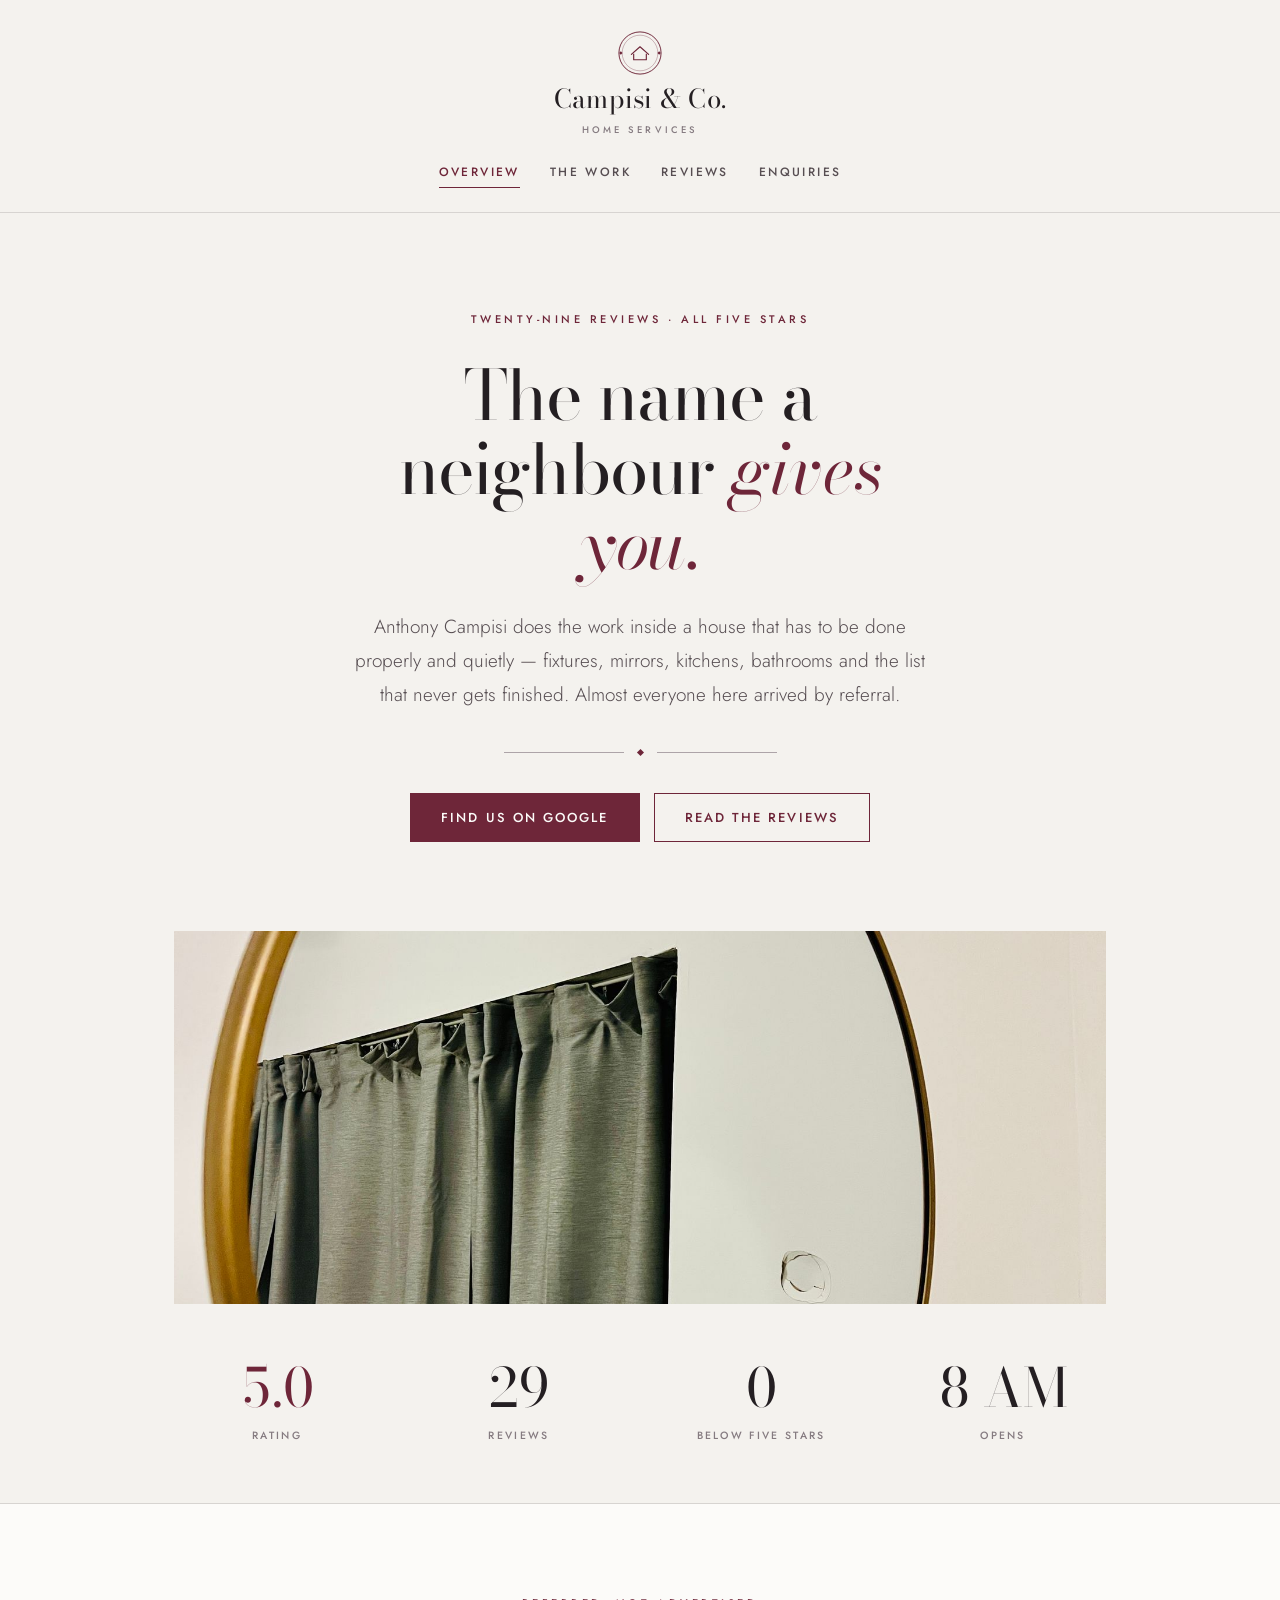
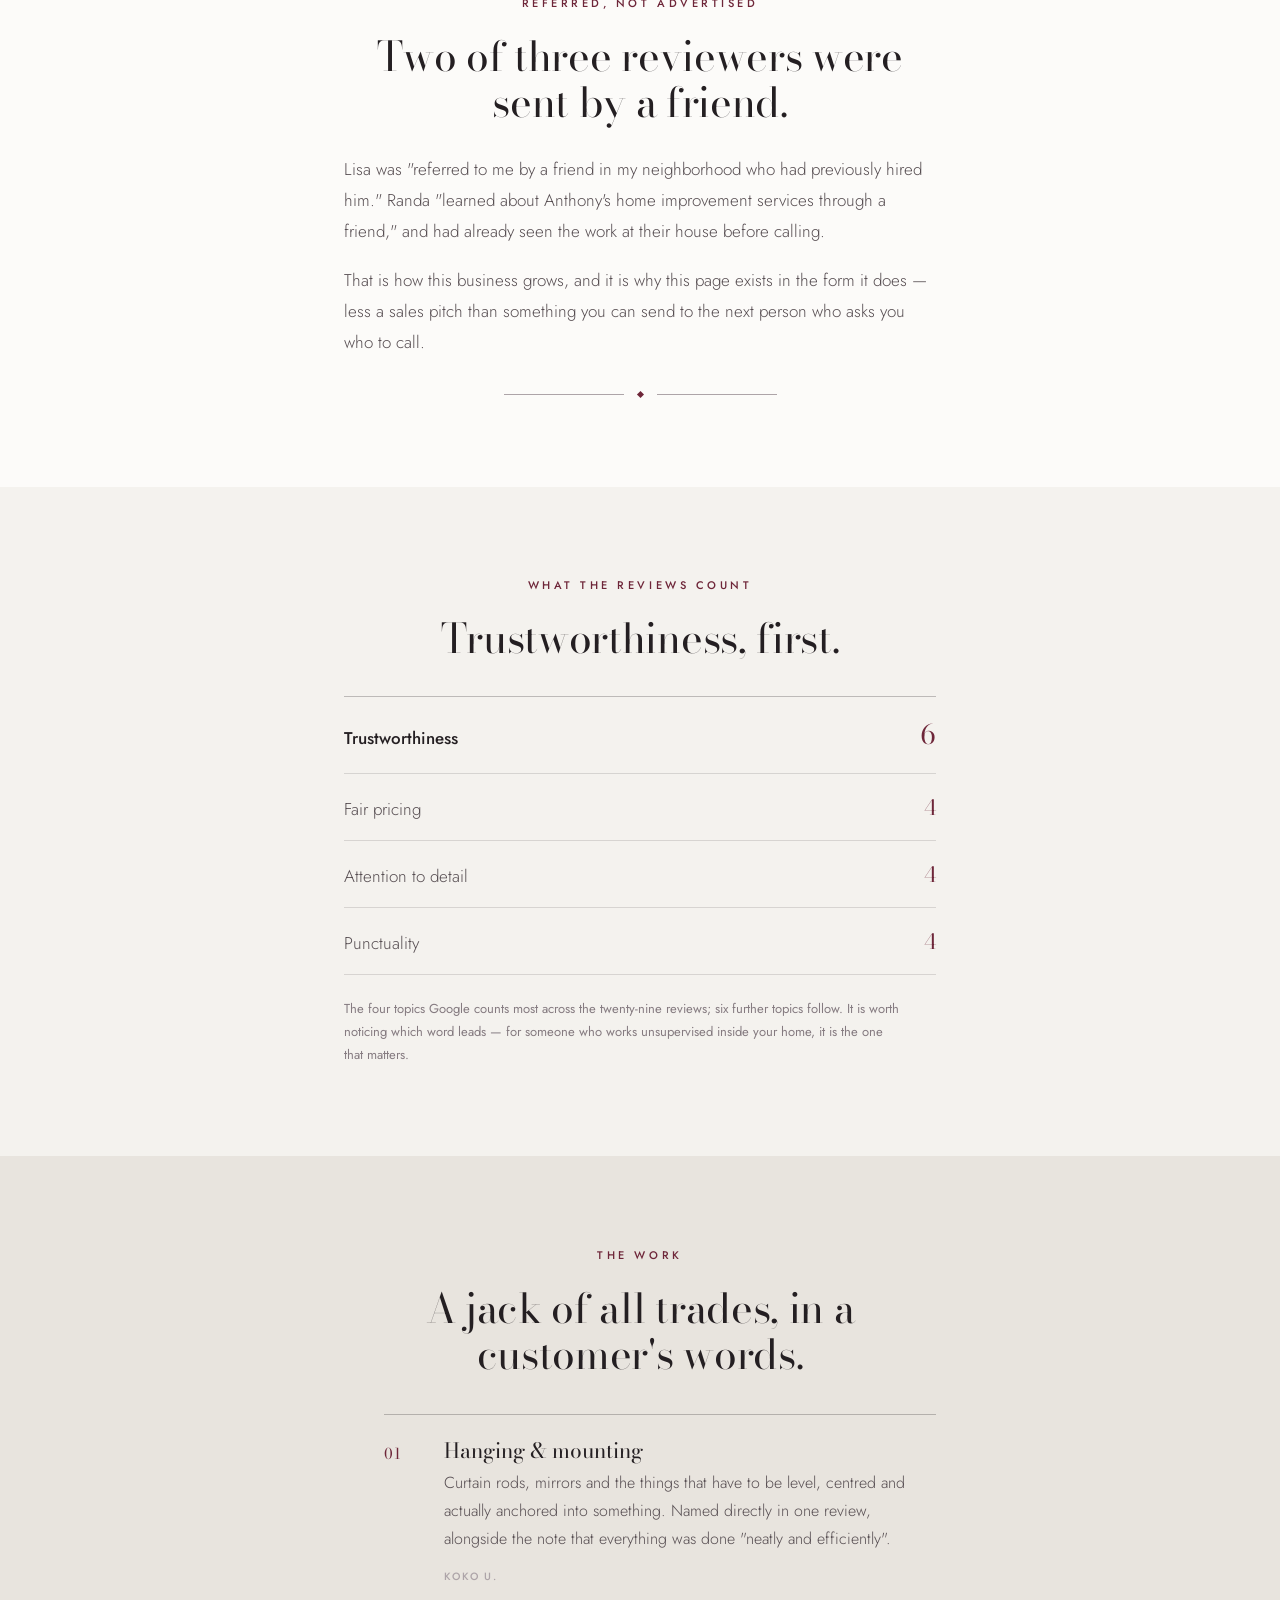
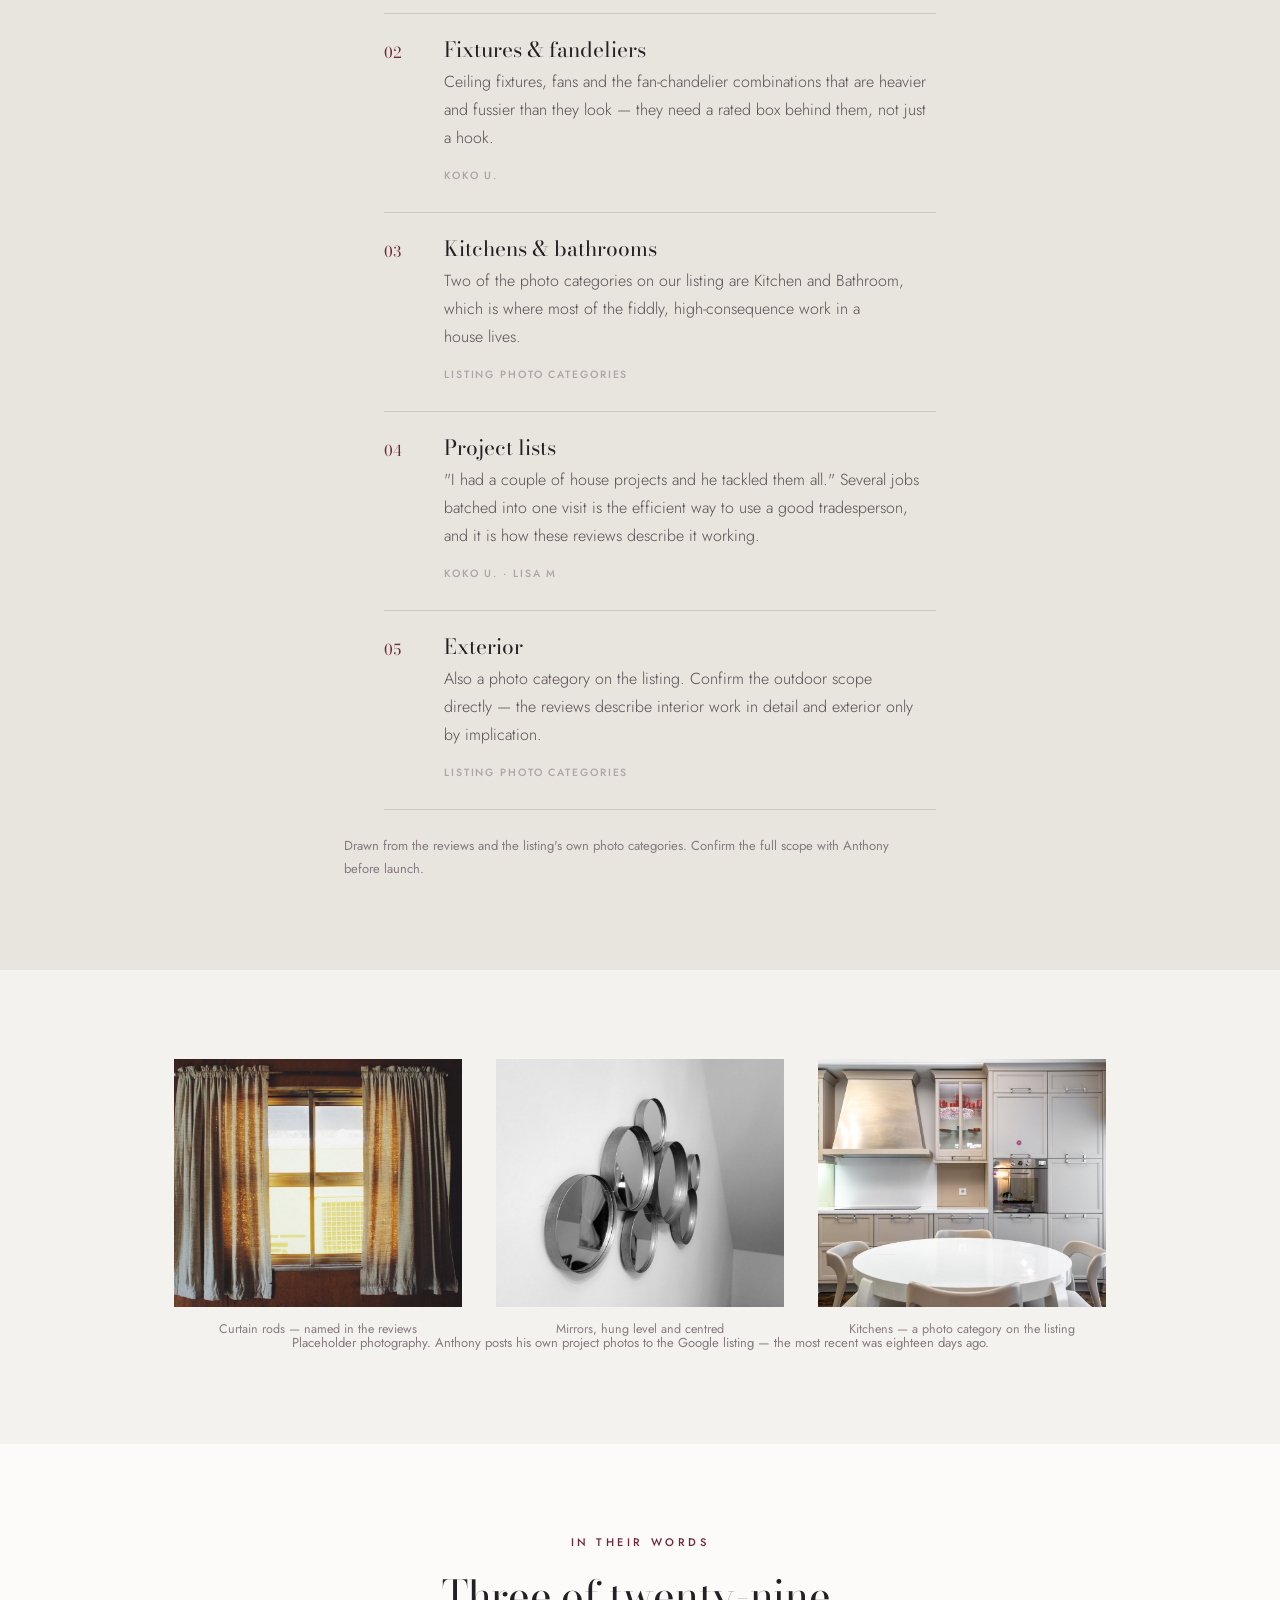
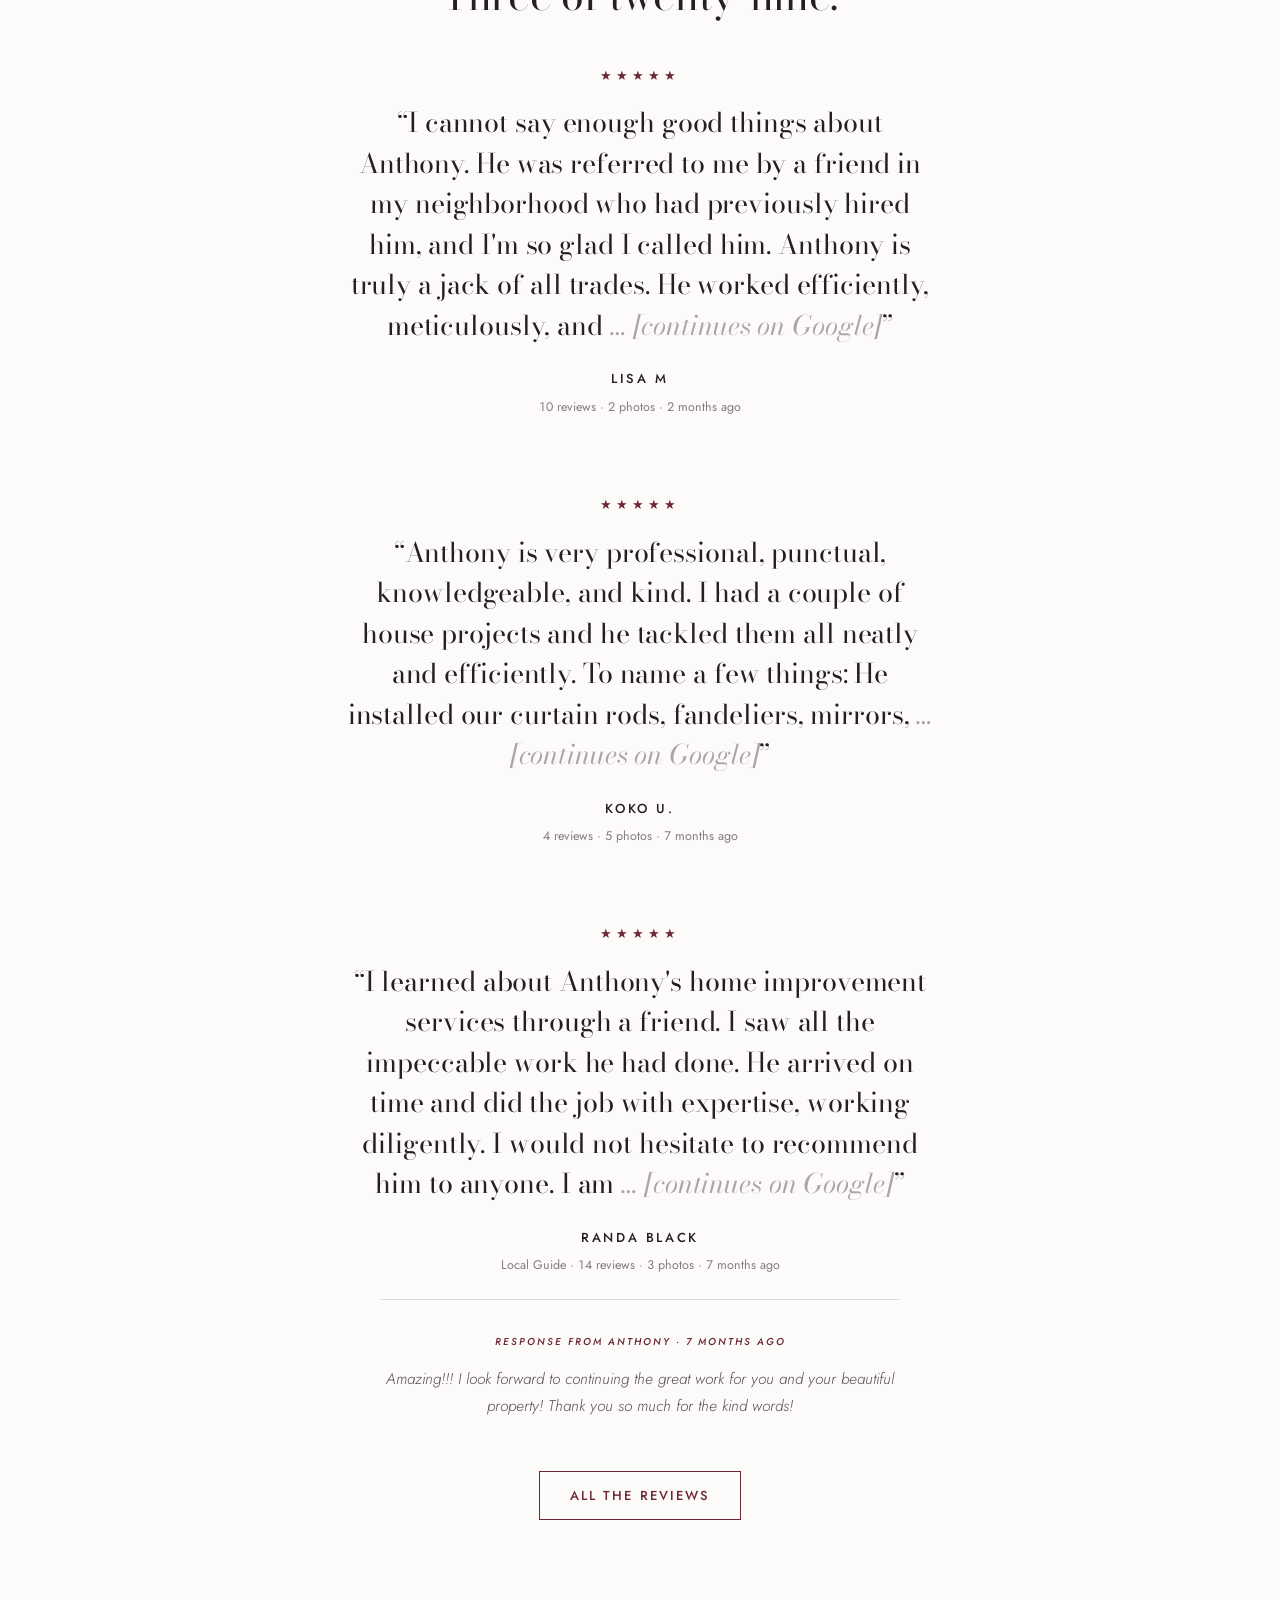
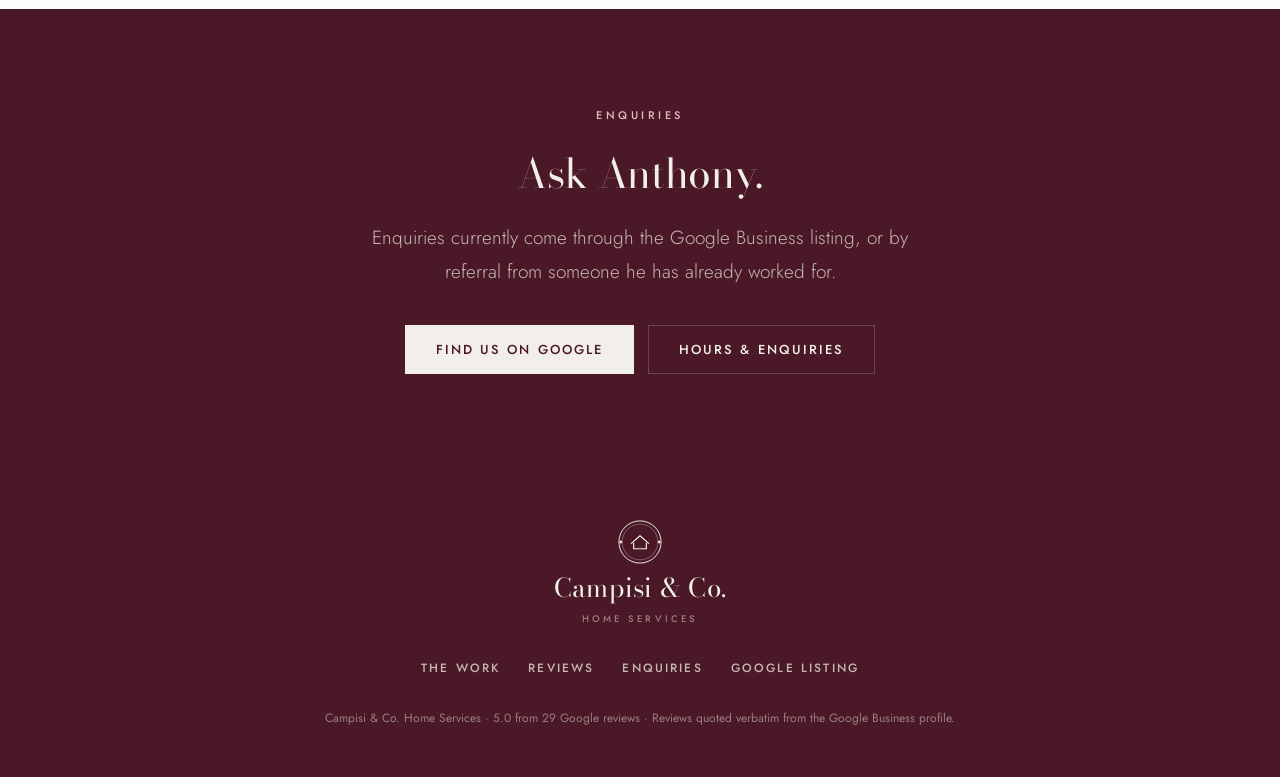
==== index.html @ 3efe56b4 "Campisi & Co. Home Services site An eighth identity, and the first shaped by something the listing d" ====
<!DOCTYPE html>
<html lang="en">
<head>
<meta charset="utf-8">
<meta name="viewport" content="width=device-width, initial-scale=1">
<title>Campisi &amp; Co. Home Services</title>
<meta name="description" content="Campisi &amp; Co. Home Services — Anthony Campisi. 5.0 stars from 29 reviews, with trustworthiness the most-named quality. Home projects, fixtures, kitchens and baths.">
<link rel="preconnect" href="https://fonts.googleapis.com">
<link rel="preconnect" href="https://fonts.gstatic.com" crossorigin>
<link rel="stylesheet" href="https://fonts.googleapis.com/css2?family=Bodoni+Moda:ital,opsz,wght@0,6..96,400;0,6..96,500;1,6..96,400&family=Jost:wght@300;400;500&display=swap">
<link rel="stylesheet" href="assets/site.css">
</head>
<body>

<header class="top">
  <div class="top-in">
    <a class="mono" href="index.html">
      <svg viewBox="0 0 48 48" fill="none" aria-hidden="true">
        <circle cx="24" cy="24" r="22" stroke="currentColor" stroke-width="1"/>
        <circle cx="24" cy="24" r="18.6" stroke="currentColor" stroke-width="0.6" opacity=".55"/>
        <path d="M15 25.5 24 17.5 33 25.5" stroke="currentColor" stroke-width="1.2" stroke-linecap="round" stroke-linejoin="round"/>
        <path d="M17.4 24.8V31h13.2v-6.2" stroke="currentColor" stroke-width="1.2" stroke-linejoin="round"/>
        <path d="M2.2 24 4 22.2 5.8 24 4 25.8z" fill="currentColor"/>
        <path d="M42.2 24 44 22.2 45.8 24 44 25.8z" fill="currentColor"/>
      </svg>
      <span class="n">Campisi &amp; Co.</span>
      <span class="s">Home Services</span>
    </a>
    <nav class="topnav" aria-label="Main">
      <a href="index.html" aria-current="page">Overview</a>
      <a href="work.html">The work</a>
      <a href="reviews.html">Reviews</a>
      <a href="contact.html">Enquiries</a>
    </nav>
  </div>
</header>

<main>

  <section class="hero section">
    <div class="hold centre">
      <span class="kick">Twenty-nine reviews · all five stars</span>
      <h1 class="display" style="margin-top: 26px">The name a neighbour <em>gives you.</em></h1>
      <p class="lede" style="margin-top: 28px">Anthony Campisi does the work inside a house that has to be done properly and quietly — fixtures, mirrors, kitchens, bathrooms and the list that never gets finished. Almost everyone here arrived by referral.</p>
      <div class="rule-mark" style="margin-top: 38px"><i></i></div>
      <div class="btn-row" style="margin-top: 38px">
        <a class="btn btn-claret" href="https://www.google.com/search?q=Campisi+%26+Co.+Home+Services" target="_blank" rel="noopener">Find us on Google</a>
        <a class="btn btn-line" href="reviews.html">Read the reviews</a>
      </div>
    </div>
  </section>

  <div class="wide">
    <figure class="hero-figure">
      <img src="assets/img/hero.jpg" alt="A gold-framed round mirror reflecting curtains and flowers in a bright room">
    </figure>
  </div>

  <section class="section-sm">
    <div class="wide">
      <div class="figures centre">
        <div><p class="v claret">5.0</p><p class="k">Rating</p></div>
        <div><p class="v">29</p><p class="k">Reviews</p></div>
        <div><p class="v">0</p><p class="k">Below five stars</p></div>
        <div><p class="v">8 AM</p><p class="k">Opens</p></div>
      </div>
    </div>
  </section>

  <hr class="thin">

  <section class="band section">
    <div class="hold">
      <p class="kick centre" style="display: block">Referred, not advertised</p>
      <h2 class="h-section centre" style="margin-top: 20px">Two of three reviewers were sent by a friend.</h2>
      <p class="body" style="margin-top: 28px">Lisa was "referred to me by a friend in my neighborhood who had previously hired him." Randa "learned about Anthony's home improvement services through a friend," and had already seen the work at their house before calling.</p>
      <p class="body" style="margin-top: 18px">That is how this business grows, and it is why this page exists in the form it does — less a sales pitch than something you can send to the next person who asks you who to call.</p>
      <div class="rule-mark" style="margin-top: 34px"><i></i></div>
    </div>
  </section>

  <section class="section">
    <div class="hold">
      <p class="kick centre" style="display: block">What the reviews count</p>
      <h2 class="h-section centre" style="margin-top: 20px; margin-bottom: 34px">Trustworthiness, first.</h2>
      <dl class="ledger">
        <div class="lead"><dt>Trustworthiness</dt><dd>6</dd></div>
        <div><dt>Fair pricing</dt><dd>4</dd></div>
        <div><dt>Attention to detail</dt><dd>4</dd></div>
        <div><dt>Punctuality</dt><dd>4</dd></div>
      </dl>
      <p class="fine" style="margin-top: 22px">The four topics Google counts most across the twenty-nine reviews; six further topics follow. It is worth noticing which word leads — for someone who works unsupervised inside your home, it is the one that matters.</p>
    </div>
  </section>

  <section class="band-stone section">
    <div class="hold">
      <p class="kick centre" style="display: block">The work</p>
      <h2 class="h-section centre" style="margin-top: 20px; margin-bottom: 36px">A jack of all trades, in a customer's words.</h2>
      <ol class="enum">
        <li>
          <div>
            <h3>Hanging &amp; mounting</h3>
            <p>Curtain rods, mirrors and the things that have to be level, centred and actually anchored into something. Named directly in one review, alongside the note that everything was done "neatly and efficiently".</p>
            <p class="src">Koko U.</p>
          </div>
        </li>
        <li>
          <div>
            <h3>Fixtures &amp; fandeliers</h3>
            <p>Ceiling fixtures, fans and the fan-chandelier combinations that are heavier and fussier than they look — they need a rated box behind them, not just a hook.</p>
            <p class="src">Koko U.</p>
          </div>
        </li>
        <li>
          <div>
            <h3>Kitchens &amp; bathrooms</h3>
            <p>Two of the photo categories on our listing are Kitchen and Bathroom, which is where most of the fiddly, high-consequence work in a house lives.</p>
            <p class="src">Listing photo categories</p>
          </div>
        </li>
        <li>
          <div>
            <h3>Project lists</h3>
            <p>"I had a couple of house projects and he tackled them all." Several jobs batched into one visit is the efficient way to use a good tradesperson, and it is how these reviews describe it working.</p>
            <p class="src">Koko U. · Lisa M</p>
          </div>
        </li>
        <li>
          <div>
            <h3>Exterior</h3>
            <p>Also a photo category on the listing. Confirm the outdoor scope directly — the reviews describe interior work in detail and exterior only by implication.</p>
            <p class="src">Listing photo categories</p>
          </div>
        </li>
      </ol>
      <p class="fine" style="margin-top: 24px">Drawn from the reviews and the listing's own photo categories. Confirm the full scope with Anthony before launch.</p>
    </div>
  </section>

  <section class="section">
    <div class="wide">
      <div class="plates">
        <figure class="plate plate-4x3">
          <img src="assets/img/curtains.jpg" alt="Sunlight through fabric curtains on a rod">
          <figcaption>Curtain rods — named in the reviews</figcaption>
        </figure>
        <figure class="plate plate-4x3">
          <img src="assets/img/mirrors.jpg" alt="A group of round mirrors mounted on a white wall">
          <figcaption>Mirrors, hung level and centred</figcaption>
        </figure>
        <figure class="plate plate-4x3">
          <img src="assets/img/kitchen.jpg" alt="A contemporary kitchen with sleek cabinets">
          <figcaption>Kitchens — a photo category on the listing</figcaption>
        </figure>
      </div>
      <p class="fine centre" style="margin-top: 24px">Placeholder photography. Anthony posts his own project photos to the Google listing — the most recent was eighteen days ago.</p>
    </div>
  </section>

  <section class="band section">
    <div class="hold">
      <p class="kick centre" style="display: block">In their words</p>
      <h2 class="h-section centre" style="margin-top: 20px; margin-bottom: 46px">Three of twenty-nine.</h2>
      <div class="testimony">
        <blockquote>
          <p class="stars" aria-label="5 out of 5 stars">★★★★★</p>
          <p class="q">“I cannot say enough good things about Anthony. He was referred to me by a friend in my neighborhood who had previously hired him, and I'm so glad I called him. Anthony is truly a jack of all trades. He worked efficiently, meticulously, and <span class="trunc">… [continues on Google]</span>”</p>
          <div class="by">
            <p class="nm">Lisa M</p>
            <p class="mt">10 reviews · 2 photos · 2 months ago</p>
          </div>
        </blockquote>
        <blockquote>
          <p class="stars" aria-label="5 out of 5 stars">★★★★★</p>
          <p class="q">“Anthony is very professional, punctual, knowledgeable, and kind. I had a couple of house projects and he tackled them all neatly and efficiently. To name a few things: He installed our curtain rods, fandeliers, mirrors, <span class="trunc">… [continues on Google]</span>”</p>
          <div class="by">
            <p class="nm">Koko U.</p>
            <p class="mt">4 reviews · 5 photos · 7 months ago</p>
          </div>
        </blockquote>
        <blockquote>
          <p class="stars" aria-label="5 out of 5 stars">★★★★★</p>
          <p class="q">“I learned about Anthony's home improvement services through a friend. I saw all the impeccable work he had done. He arrived on time and did the job with expertise, working diligently. I would not hesitate to recommend him to anyone. I am <span class="trunc">… [continues on Google]</span>”</p>
          <div class="by">
            <p class="nm">Randa Black</p>
            <p class="mt">Local Guide · 14 reviews · 3 photos · 7 months ago</p>
          </div>
          <div class="reply">
            <p class="rl">Response from Anthony · 7 months ago</p>
            <p>Amazing!!! I look forward to continuing the great work for you and your beautiful property! Thank you so much for the kind words!</p>
          </div>
        </blockquote>
      </div>
      <div class="btn-row centre" style="margin-top: 52px; justify-content: center">
        <a class="btn btn-line" href="reviews.html">All the reviews</a>
      </div>
    </div>
  </section>

  <section class="band-dark section">
    <div class="hold centre">
      <span class="kick">Enquiries</span>
      <h2 class="h-section" style="margin-top: 22px; color: var(--on-dark)">Ask Anthony.</h2>
      <p class="lede" style="margin-top: 24px">Enquiries currently come through the Google Business listing, or by referral from someone he has already worked for.</p>
      <div class="btn-row" style="margin-top: 36px; justify-content: center">
        <a class="btn btn-claret" href="https://www.google.com/search?q=Campisi+%26+Co.+Home+Services" target="_blank" rel="noopener">Find us on Google</a>
        <a class="btn btn-line" href="contact.html">Hours &amp; enquiries</a>
      </div>
    </div>
  </section>
</main>

<footer class="foot">
  <div class="wide">
    <a class="mono" href="index.html">
      <svg viewBox="0 0 48 48" fill="none" aria-hidden="true">
        <circle cx="24" cy="24" r="22" stroke="currentColor" stroke-width="1"/>
        <circle cx="24" cy="24" r="18.6" stroke="currentColor" stroke-width="0.6" opacity=".55"/>
        <path d="M15 25.5 24 17.5 33 25.5" stroke="currentColor" stroke-width="1.2" stroke-linecap="round" stroke-linejoin="round"/>
        <path d="M17.4 24.8V31h13.2v-6.2" stroke="currentColor" stroke-width="1.2" stroke-linejoin="round"/>
        <path d="M2.2 24 4 22.2 5.8 24 4 25.8z" fill="currentColor"/>
        <path d="M42.2 24 44 22.2 45.8 24 44 25.8z" fill="currentColor"/>
      </svg>
      <span class="n">Campisi &amp; Co.</span>
      <span class="s">Home Services</span>
    </a>
    <nav class="footnav" aria-label="Footer">
      <a href="work.html">The work</a>
      <a href="reviews.html">Reviews</a>
      <a href="contact.html">Enquiries</a>
      <a href="https://www.google.com/search?q=Campisi+%26+Co.+Home+Services" target="_blank" rel="noopener">Google listing</a>
    </nav>
    <p class="foot-fine">Campisi &amp; Co. Home Services · 5.0 from 29 Google reviews · Reviews quoted verbatim from the Google Business profile.</p>
  </div>
</footer>

</body>
</html>
---- assets/site.css ----
/* ═══════════════════════════════════════════════════════════════════
   Campisi & Co. Home Services

   This listing has no phone number and no address — so unlike the
   other sites in this set, it cannot be built to drive a call. What it
   can do is what the reviews already describe: Lisa was referred by a
   neighbour, Randa heard through a friend, and the leading topic is
   trustworthiness. So this is a calling card — a page built to be
   forwarded.

   Engraved-stationery language: a narrow centred measure, thin rules,
   a monogram, Bodoni Moda over Jost, claret on ivory.
   ═══════════════════════════════════════════════════════════════════ */

:root {
  --ivory:   #F4F2EE;
  --card:    #FCFBF9;
  --stone:   #E8E4DE;
  --stone-2: #D9D4CC;

  --ink:   #241F22;
  --ink-2: #574E52;
  --ink-3: #857B80;
  --ink-4: #ADA4A8;

  --claret:      #6E2639;
  --claret-hi:   #8C3549;
  --claret-deep: #4A1826;
  --claret-soft: #F0E2E5;

  --on-dark:   #F2EEEA;
  --on-dark-2: rgba(242, 238, 234, 0.74);
  --on-dark-3: rgba(242, 238, 234, 0.48);
  --hair:      rgba(36, 31, 34, 0.14);
  --hair-2:    rgba(36, 31, 34, 0.26);
  --hair-dark: rgba(242, 238, 234, 0.20);

  --font-display: "Bodoni Moda", "Didot", Georgia, serif;
  --font-body:    "Jost", "Futura", "Segoe UI", Helvetica, Arial, sans-serif;

  --measure: 720px;
  --wide: 1060px;
  --gutter: clamp(22px, 6vw, 64px);
}

@media (prefers-color-scheme: dark) {
  :root:not([data-theme="light"]) {
    --ivory: #171416; --card: #1E1A1D; --stone: #251F23; --stone-2: #322A2F;
    --ink: #F0ECEE; --ink-2: #B6AEB2; --ink-3: #8B8286; --ink-4: #6B6367;
    --claret: #C4657C; --claret-hi: #D8879A; --claret-deep: #E0A0AF;
    --claret-soft: #2C1A20;
    --on-dark: #F0ECEE; --on-dark-2: rgba(240,236,238,.74);
    --on-dark-3: rgba(240,236,238,.48);
    --hair: rgba(240,236,238,.15); --hair-2: rgba(240,236,238,.27);
    --hair-dark: rgba(240,236,238,.18);
  }
}
:root[data-theme="dark"] {
  --ivory: #171416; --card: #1E1A1D; --stone: #251F23; --stone-2: #322A2F;
  --ink: #F0ECEE; --ink-2: #B6AEB2; --ink-3: #8B8286; --ink-4: #6B6367;
  --claret: #C4657C; --claret-hi: #D8879A; --claret-deep: #E0A0AF;
  --claret-soft: #2C1A20;
  --on-dark: #F0ECEE; --on-dark-2: rgba(240,236,238,.74);
  --on-dark-3: rgba(240,236,238,.48);
  --hair: rgba(240,236,238,.15); --hair-2: rgba(240,236,238,.27);
  --hair-dark: rgba(240,236,238,.18);
}

*, *::before, *::after { box-sizing: border-box; }

body {
  margin: 0;
  background: var(--ivory);
  color: var(--ink);
  font-family: var(--font-body);
  font-size: 17px;
  line-height: 1.72;
  text-wrap: pretty;
  -webkit-font-smoothing: antialiased;
  -moz-osx-font-smoothing: grayscale;
}
h1, h2, h3, h4 { margin: 0; font-weight: 400; }
p { margin: 0; }
img, svg { display: block; max-width: 100%; }
a { color: var(--claret); text-underline-offset: 4px; }
a:hover { color: var(--claret-hi); }
:focus { outline: none; }
:focus-visible { outline: 2px solid var(--claret); outline-offset: 4px; }
::selection { background: var(--claret-soft); }

/* narrow centred measure is the default; .wide is the exception */
.hold { max-width: var(--measure); margin: 0 auto; padding: 0 var(--gutter); }
.wide { max-width: var(--wide); margin: 0 auto; padding: 0 var(--gutter); }
.section { padding: clamp(56px, 7vw, 96px) 0; }
.section-sm { padding: clamp(36px, 4.5vw, 58px) 0; }
.centre { text-align: center; }
.band { background: var(--card); }
.band-stone { background: var(--stone); }
.band-dark { background: var(--claret-deep); color: var(--on-dark); }
.band-dark .lede, .band-dark .body { color: var(--on-dark-2); }
.band-dark .fine { color: var(--on-dark-3); }
.band-dark .rule-mark { color: var(--on-dark-3); }

/* a thin engraved rule with a diamond at its centre */
.rule-mark { display: flex; align-items: center; gap: 14px; color: var(--ink-4); justify-content: center; }
.rule-mark::before, .rule-mark::after { content: ""; height: 1px; flex: 1; max-width: 120px; background: currentColor; }
.rule-mark i { width: 5px; height: 5px; background: var(--claret); transform: rotate(45deg); }
hr.thin { height: 1px; border: 0; margin: 0; background: var(--hair); }

/* ══ typography ══ */
.display {
  font-family: var(--font-display);
  font-weight: 400;
  font-size: clamp(38px, 5.4vw, 74px);
  line-height: 1.08; letter-spacing: -0.012em;
}
.display em { font-style: italic; color: var(--claret); }
.h-section {
  font-family: var(--font-display);
  font-weight: 400;
  font-size: clamp(27px, 3.2vw, 42px);
  line-height: 1.14; letter-spacing: -0.008em;
}
.h-section em { font-style: italic; color: var(--claret); }
.h-sub {
  font-family: var(--font-display);
  font-weight: 400;
  font-size: clamp(20px, 2.1vw, 26px);
  line-height: 1.24;
}
.kick {
  display: inline-block;
  font-family: var(--font-body);
  font-size: 11px; font-weight: 500;
  letter-spacing: 0.32em; text-transform: uppercase;
  color: var(--claret);
}
.band-dark .kick { color: var(--claret-deep); color: #E7B9C4; }
.lede { font-size: 19px; line-height: 34px; color: var(--ink-2); font-weight: 300; }
.body { font-size: 17px; line-height: 31px; color: var(--ink-2); font-weight: 300; }
.fine { font-size: 13px; line-height: 23px; color: var(--ink-3); }
.measure-tight { max-width: 46ch; }
.num { font-variant-numeric: tabular-nums; }

/* ══ buttons — outlined, engraved, never loud ══ */
.btn {
  display: inline-flex; align-items: center; justify-content: center; gap: 10px;
  font-family: var(--font-body); font-weight: 500; font-size: 13px;
  letter-spacing: 0.16em; text-transform: uppercase; line-height: 1;
  text-decoration: none; cursor: pointer;
  padding: 17px 30px; border: 1px solid var(--claret); border-radius: 0;
  white-space: nowrap;
  transition: background-color .2s ease, color .2s ease, border-color .2s ease;
}
.btn svg { flex: none; }
.btn-claret { background: var(--claret); color: var(--card); }
.btn-claret:hover { background: var(--claret-deep); border-color: var(--claret-deep); color: var(--card); }
.btn-line { background: transparent; color: var(--claret); }
.btn-line:hover { background: var(--claret); color: var(--card); }
.band-dark .btn-claret { background: var(--on-dark); border-color: var(--on-dark); color: var(--claret-deep); }
.band-dark .btn-claret:hover { background: var(--on-dark-2); border-color: var(--on-dark-2); }
.band-dark .btn-line { border-color: var(--hair-dark); color: var(--on-dark); }
.band-dark .btn-line:hover { background: transparent; border-color: var(--on-dark); color: var(--on-dark); }
.btn-row { display: flex; flex-wrap: wrap; gap: 14px; align-items: center; justify-content: inherit; }
.centre .btn-row { justify-content: center; }

/* ══ masthead — letterhead, centred ══ */
.top { background: var(--ivory); border-bottom: 1px solid var(--hair); }
.top-in { max-width: var(--wide); margin: 0 auto; padding: 30px var(--gutter) 24px; text-align: center; }
.mono { display: inline-flex; flex-direction: column; align-items: center; gap: 10px; text-decoration: none; }
.mono svg { width: 46px; height: 46px; color: var(--claret); }
.mono .n {
  font-family: var(--font-display); font-weight: 400;
  font-size: 26px; letter-spacing: 0.01em; color: var(--ink); line-height: 1;
}
.mono .s {
  font-size: 9.5px; font-weight: 500; letter-spacing: 0.32em;
  text-transform: uppercase; color: var(--ink-3);
}
.topnav { display: flex; flex-wrap: wrap; gap: 8px 30px; justify-content: center; margin-top: 24px; }
.topnav a {
  font-size: 12px; font-weight: 500; letter-spacing: 0.2em; text-transform: uppercase;
  color: var(--ink-2); text-decoration: none; padding-bottom: 4px;
  border-bottom: 1px solid transparent;
}
.topnav a:hover { color: var(--ink); border-bottom-color: var(--ink-4); }
.topnav a[aria-current="page"] { color: var(--claret); border-bottom-color: var(--claret); }

/* ══ hours note ══ */
.hours-note {
  display: inline-flex; align-items: center; gap: 10px;
  font-size: 11px; font-weight: 500; letter-spacing: 0.2em; text-transform: uppercase;
  color: var(--ink-3); border-block: 1px solid var(--hair); padding: 10px 0;
}
.hours-note .dot { width: 5px; height: 5px; flex: none; background: var(--claret); transform: rotate(45deg); }

/* ══ hero ══ */
.hero { background: var(--ivory); }
.hero-figure { margin: 0; position: relative; }
.hero-figure img { width: 100%; aspect-ratio: 2.5 / 1; object-fit: cover; }
@media (max-width: 700px) { .hero-figure img { aspect-ratio: 4 / 3; } }

/* ══ the trust ledger — the counted topics, set like a bill ══ */
.ledger { display: grid; margin: 0; }
.ledger > div {
  display: grid; grid-template-columns: 1fr auto;
  gap: 12px 20px; align-items: baseline;
  padding: 15px 0; border-bottom: 1px solid var(--hair);
}
.ledger > div:first-child { border-top: 1px solid var(--hair-2); }
.ledger dt { font-size: 17px; font-weight: 300; color: var(--ink-2); }
.ledger dd {
  margin: 0; font-family: var(--font-display); font-weight: 400;
  font-size: 21px; color: var(--claret); font-variant-numeric: tabular-nums;
}
.ledger .lead dt { color: var(--ink); font-weight: 500; }
.ledger .lead dd { font-size: 27px; }

/* ══ figures ══ */
.figures { display: grid; grid-template-columns: repeat(auto-fit, minmax(130px, 1fr)); gap: clamp(26px, 4vw, 46px) clamp(20px, 3vw, 36px); }
.figures .v {
  font-family: var(--font-display); font-weight: 400;
  font-size: clamp(36px, 4.2vw, 56px); line-height: 1;
  font-variant-numeric: tabular-nums;
}
.figures .v.claret { color: var(--claret); }
.figures .k { margin-top: 12px; font-size: 10.5px; font-weight: 500; letter-spacing: 0.22em; text-transform: uppercase; color: var(--ink-3); }

/* ══ services — a plain enumerated list, letterpress style ══ */
.enum { display: grid; counter-reset: e; }
.enum > li {
  list-style: none; counter-increment: e;
  display: grid; grid-template-columns: 42px minmax(0, 1fr);
  gap: 6px 18px; padding: 22px 0; border-bottom: 1px solid var(--hair);
}
.enum > li:first-child { border-top: 1px solid var(--hair-2); }
.enum > li::before {
  content: counter(e, decimal-leading-zero);
  font-family: var(--font-display); font-size: 15px; color: var(--claret);
  font-variant-numeric: tabular-nums; padding-top: 4px;
}
.enum h3 { font-family: var(--font-display); font-weight: 400; font-size: 21px; line-height: 1.24; }
.enum p { font-size: 16px; line-height: 28px; color: var(--ink-2); font-weight: 300; margin-top: 6px; }
.enum .src { font-size: 10.5px; font-weight: 500; letter-spacing: 0.18em; text-transform: uppercase; color: var(--ink-4); margin-top: 10px; }

/* ══ plates ══ */
.plate { margin: 0; }
.plate img { width: 100%; height: 100%; object-fit: cover; }
.plate figcaption { margin-top: 12px; font-size: 12.5px; line-height: 20px; color: var(--ink-3); text-align: center; }
.plate-3x2 img { aspect-ratio: 3 / 2; }
.plate-4x3 img { aspect-ratio: 4 / 3; }
.plate-1x1 img { aspect-ratio: 1 / 1; }
.plates { display: grid; grid-template-columns: repeat(auto-fit, minmax(220px, 1fr)); gap: clamp(20px, 3vw, 34px); }

/* ══ testimonials — centred, engraved ══ */
.testimony { display: grid; gap: clamp(46px, 6vw, 76px); }
.testimony blockquote { margin: 0; text-align: center; }
.testimony .q {
  font-family: var(--font-display); font-weight: 400;
  font-size: clamp(20px, 2.3vw, 27px); line-height: 1.5;
  letter-spacing: -0.004em; color: var(--ink);
}
.testimony .q .trunc { color: var(--ink-4); font-style: italic; }
.testimony .by { margin-top: 22px; }
.testimony .by .nm { font-size: 13px; font-weight: 500; letter-spacing: 0.2em; text-transform: uppercase; color: var(--ink); }
.testimony .by .mt { font-size: 12.5px; color: var(--ink-3); margin-top: 6px; font-variant-numeric: tabular-nums; }
.testimony .stars { color: var(--claret); font-size: 13px; letter-spacing: 4px; margin-bottom: 16px; }
.reply {
  margin: 22px auto 0; max-width: 52ch; padding-top: 18px;
  border-top: 1px solid var(--hair); text-align: center;
}
.reply .rl { font-size: 10px; font-weight: 500; letter-spacing: 0.2em; text-transform: uppercase; color: var(--claret); }
.reply p { font-size: 15.5px; line-height: 27px; color: var(--ink-2); font-weight: 300; margin-top: 10px; font-style: italic; }

/* ══ rating ══ */
.rating { display: grid; justify-items: center; gap: 14px; }
.rating .score {
  font-family: var(--font-display); font-weight: 400;
  font-size: clamp(66px, 9vw, 118px); line-height: .86;
  color: var(--claret); font-variant-numeric: tabular-nums;
}
.stars-lg { color: var(--claret); font-size: 18px; letter-spacing: 7px; }

/* ══ rows ══ */
.rows { display: grid; }
.rows > div { display: grid; grid-template-columns: 1fr; gap: 4px 24px; padding: 18px 0; border-bottom: 1px solid var(--hair); }
@media (min-width: 640px) { .rows > div { grid-template-columns: 180px minmax(0, 1fr); align-items: baseline; } }
.rows > div:first-child { border-top: 1px solid var(--hair-2); }
.rows .k { font-size: 10.5px; font-weight: 500; letter-spacing: 0.22em; text-transform: uppercase; color: var(--claret); }
.rows .v { font-family: var(--font-display); font-weight: 400; font-size: 19px; line-height: 29px; }
.rows .v a { color: var(--ink); text-decoration: none; }
.rows .v a:hover { color: var(--claret); }
.band-dark .rows > div, .band-dark .rows > div:first-child { border-color: var(--hair-dark); }
.band-dark .rows .k { color: #E7B9C4; }
.band-dark .rows .v, .band-dark .rows .v a { color: var(--on-dark); }

/* ══ notes list ══ */
.notes { list-style: none; margin: 0; padding: 0; display: grid; gap: 20px; }
.notes li { display: grid; gap: 5px; }
.notes b { font-family: var(--font-display); font-weight: 400; font-size: 19px; color: var(--ink); }
.notes span { font-size: 16px; line-height: 28px; color: var(--ink-2); font-weight: 300; }
.band-dark .notes b { color: var(--on-dark); }
.band-dark .notes span { color: var(--on-dark-2); }

/* ══ faq ══ */
.faq { display: grid; }
.faq-item { padding: 24px 0; border-bottom: 1px solid var(--hair); }
.faq-item:first-child { border-top: 1px solid var(--hair-2); }
.faq-item h3 { font-family: var(--font-display); font-weight: 400; font-size: 20px; line-height: 1.3; }
.faq-item p { font-size: 16px; line-height: 28px; color: var(--ink-2); font-weight: 300; margin-top: 8px; }

/* ══ footer ══ */
.foot { background: var(--claret-deep); color: var(--on-dark); }
.foot .wide { padding-top: 56px; padding-bottom: 48px; text-align: center; }
.foot .mono svg { color: var(--on-dark); }
.foot .mono .n { color: var(--on-dark); }
.foot .mono .s { color: var(--on-dark-3); }
.footnav { display: flex; flex-wrap: wrap; gap: 8px 28px; justify-content: center; margin-top: 30px; }
.footnav a { color: var(--on-dark-2); text-decoration: none; font-size: 12px; font-weight: 500; letter-spacing: 0.18em; text-transform: uppercase; }
.footnav a:hover { color: var(--on-dark); }
.foot-fine { font-size: 12px; line-height: 21px; color: var(--on-dark-3); margin-top: 30px; }

@media (prefers-reduced-motion: reduce) {
  *, *::before, *::after { animation-duration: .001ms !important; transition-duration: .001ms !important; }
}
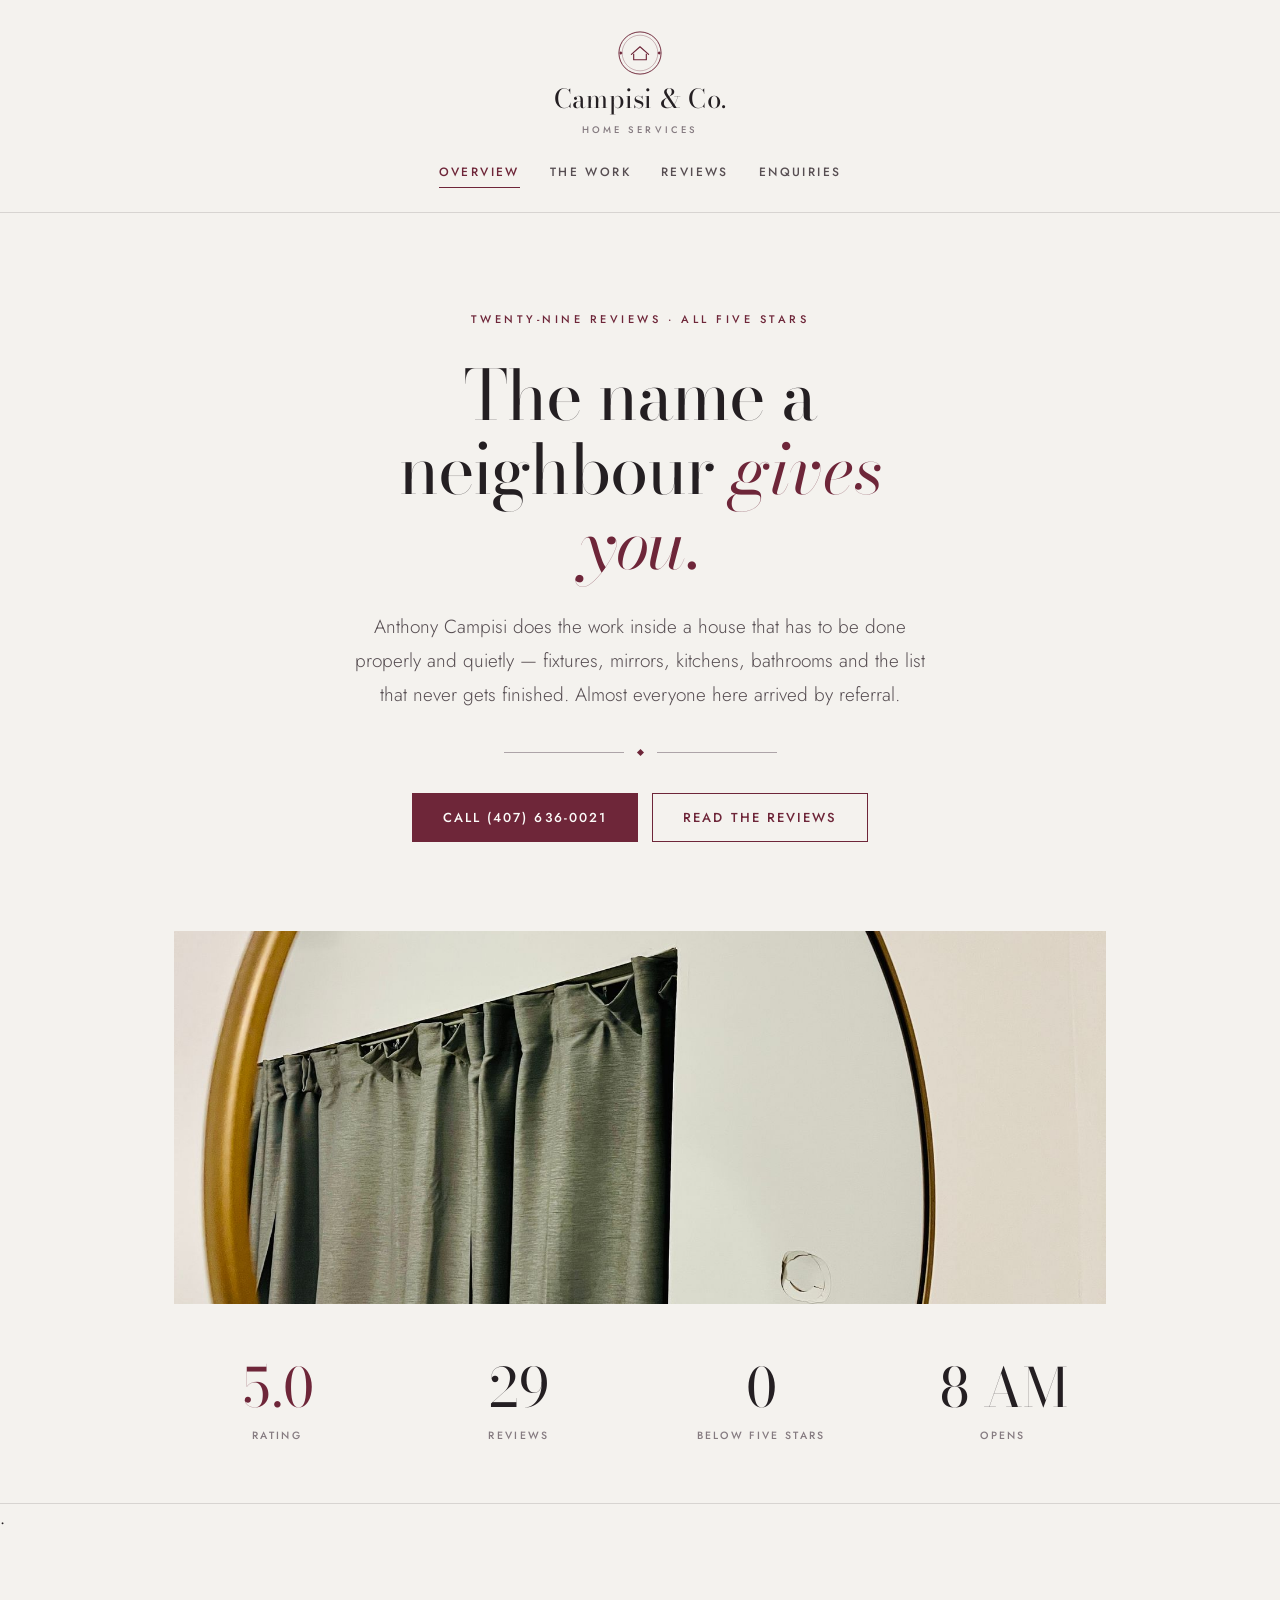
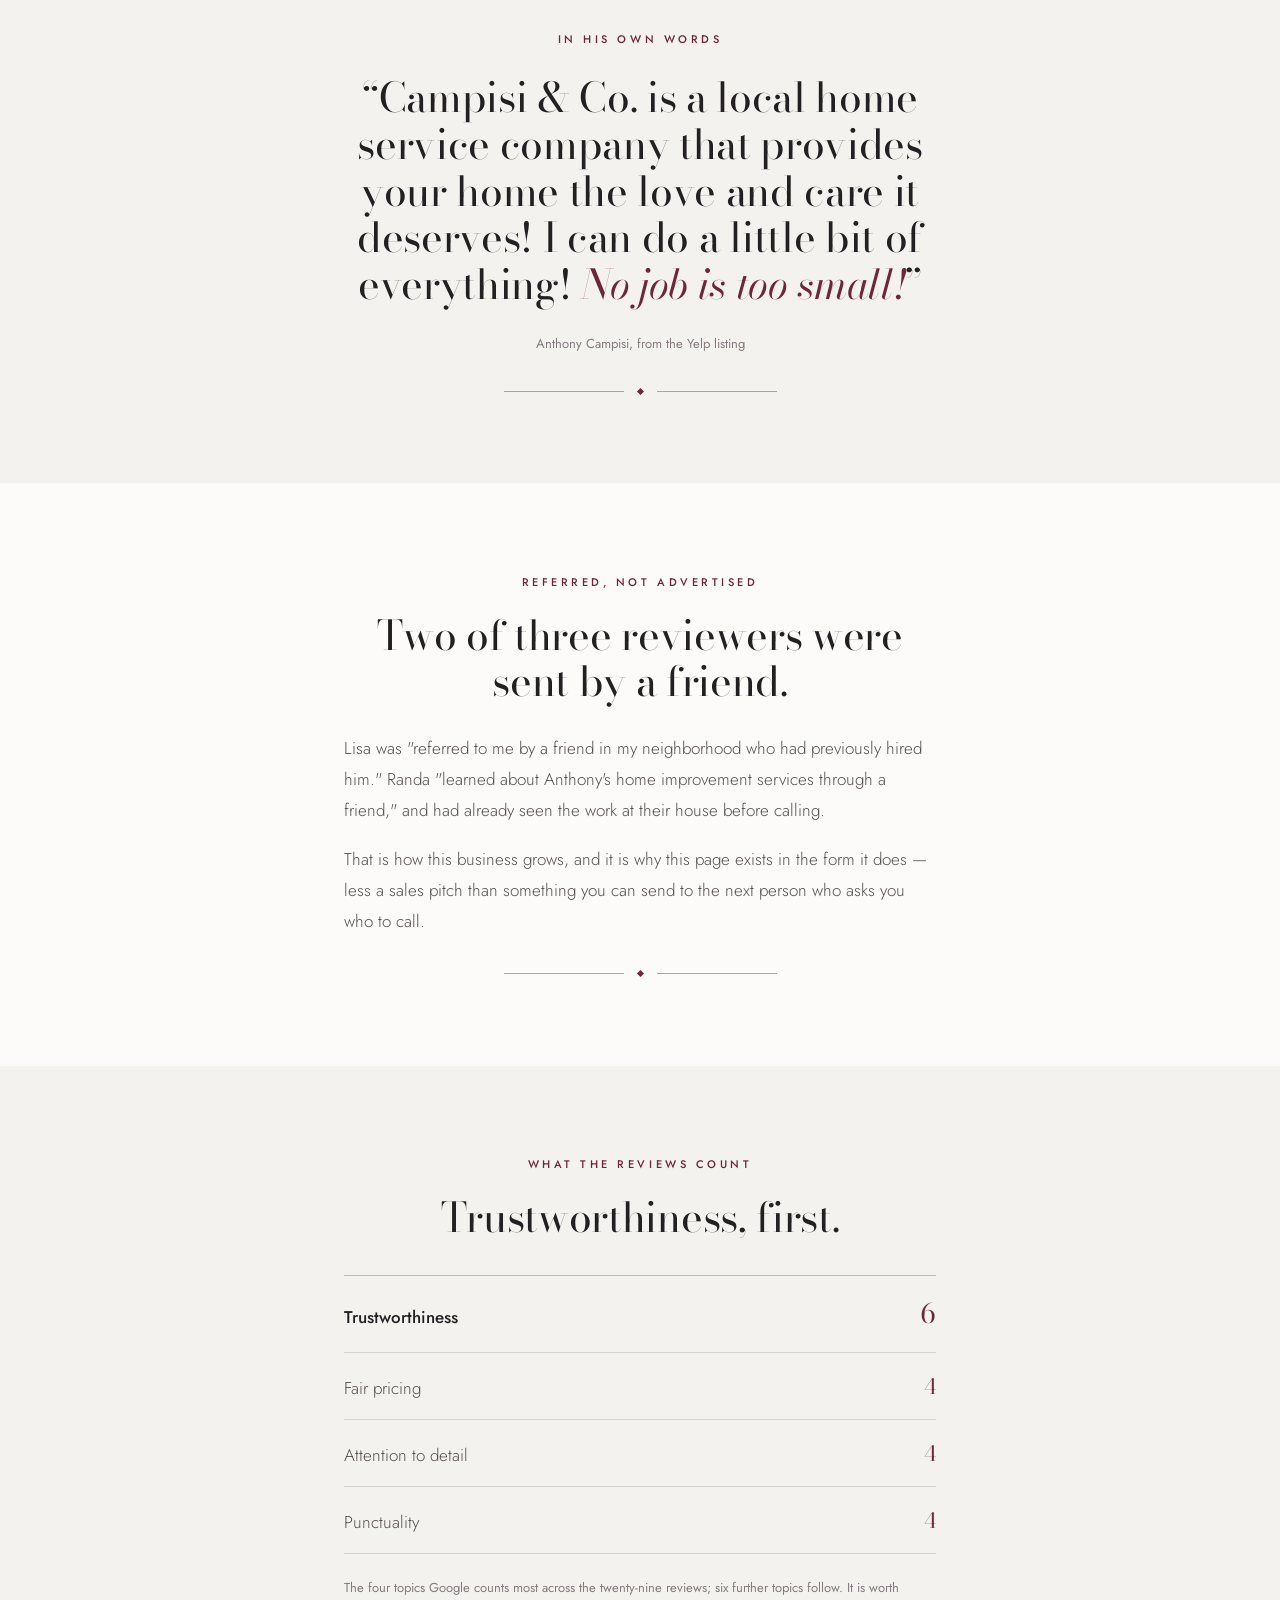
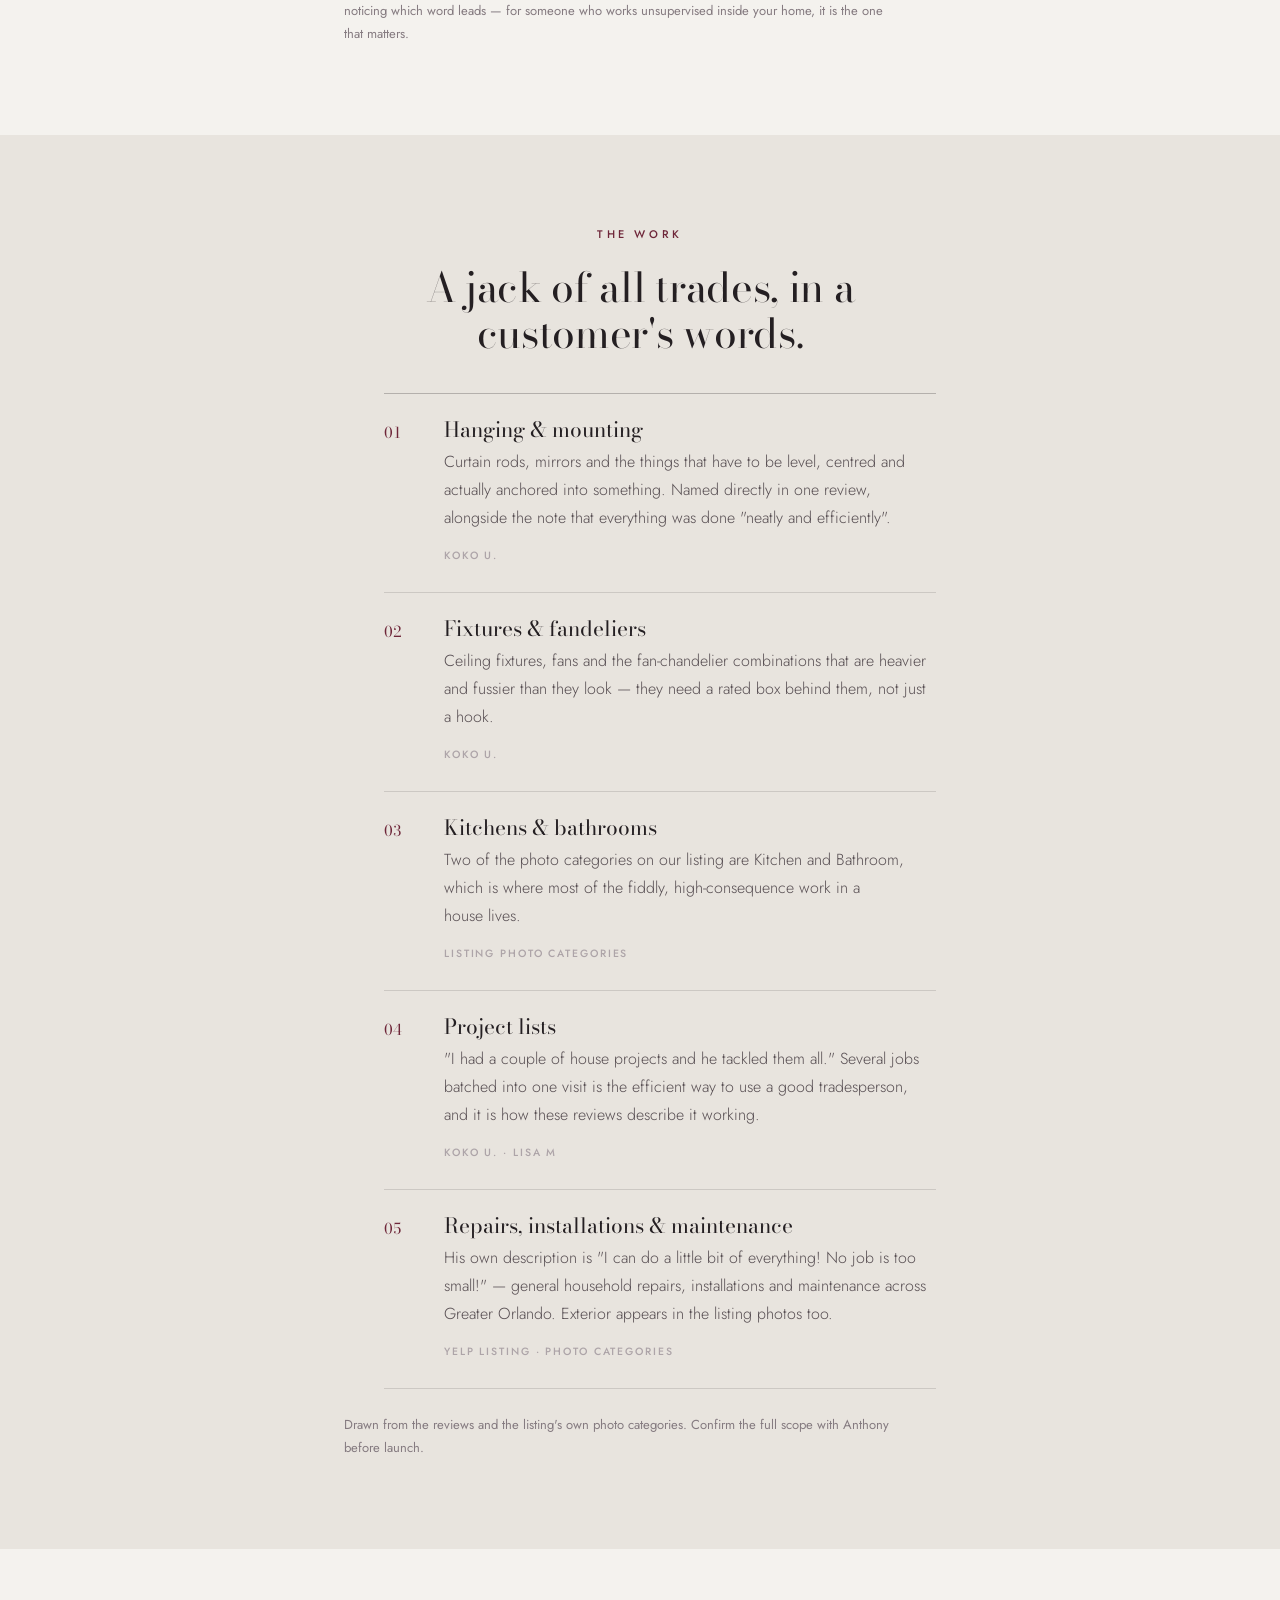
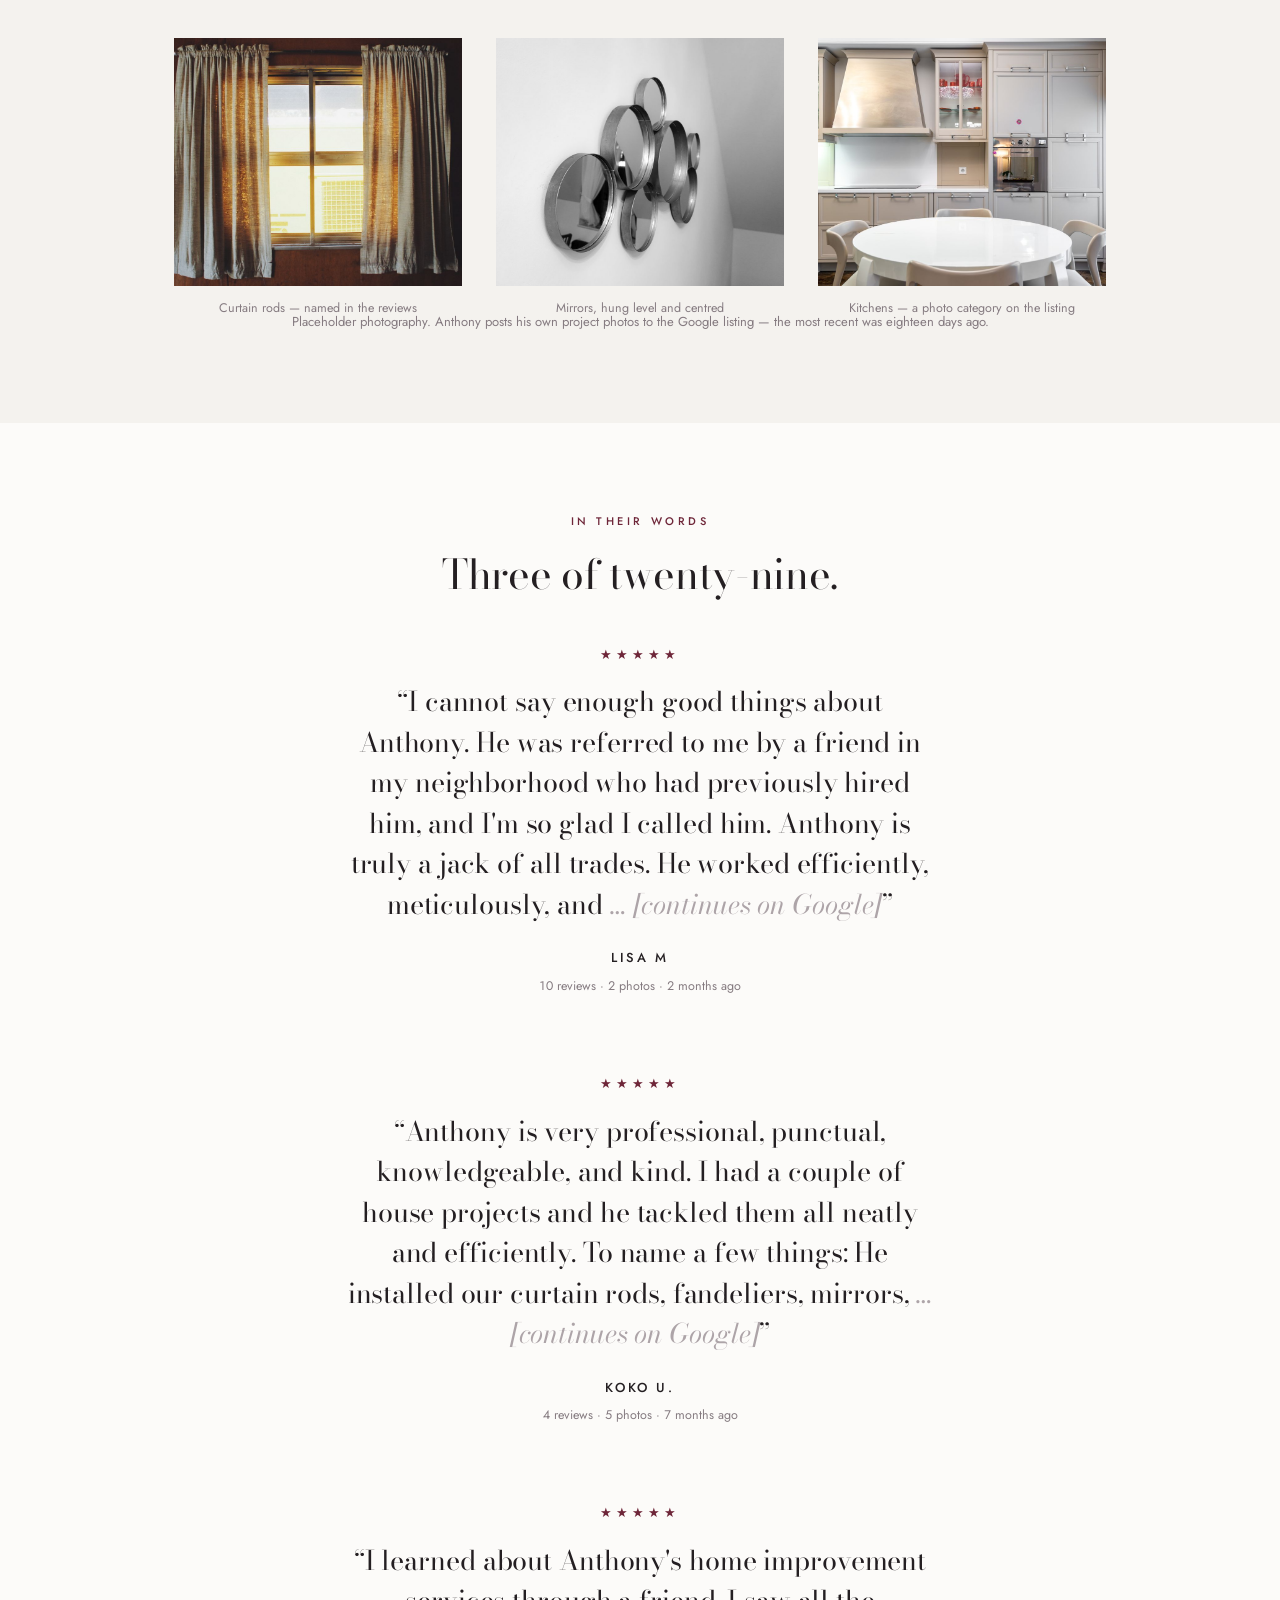
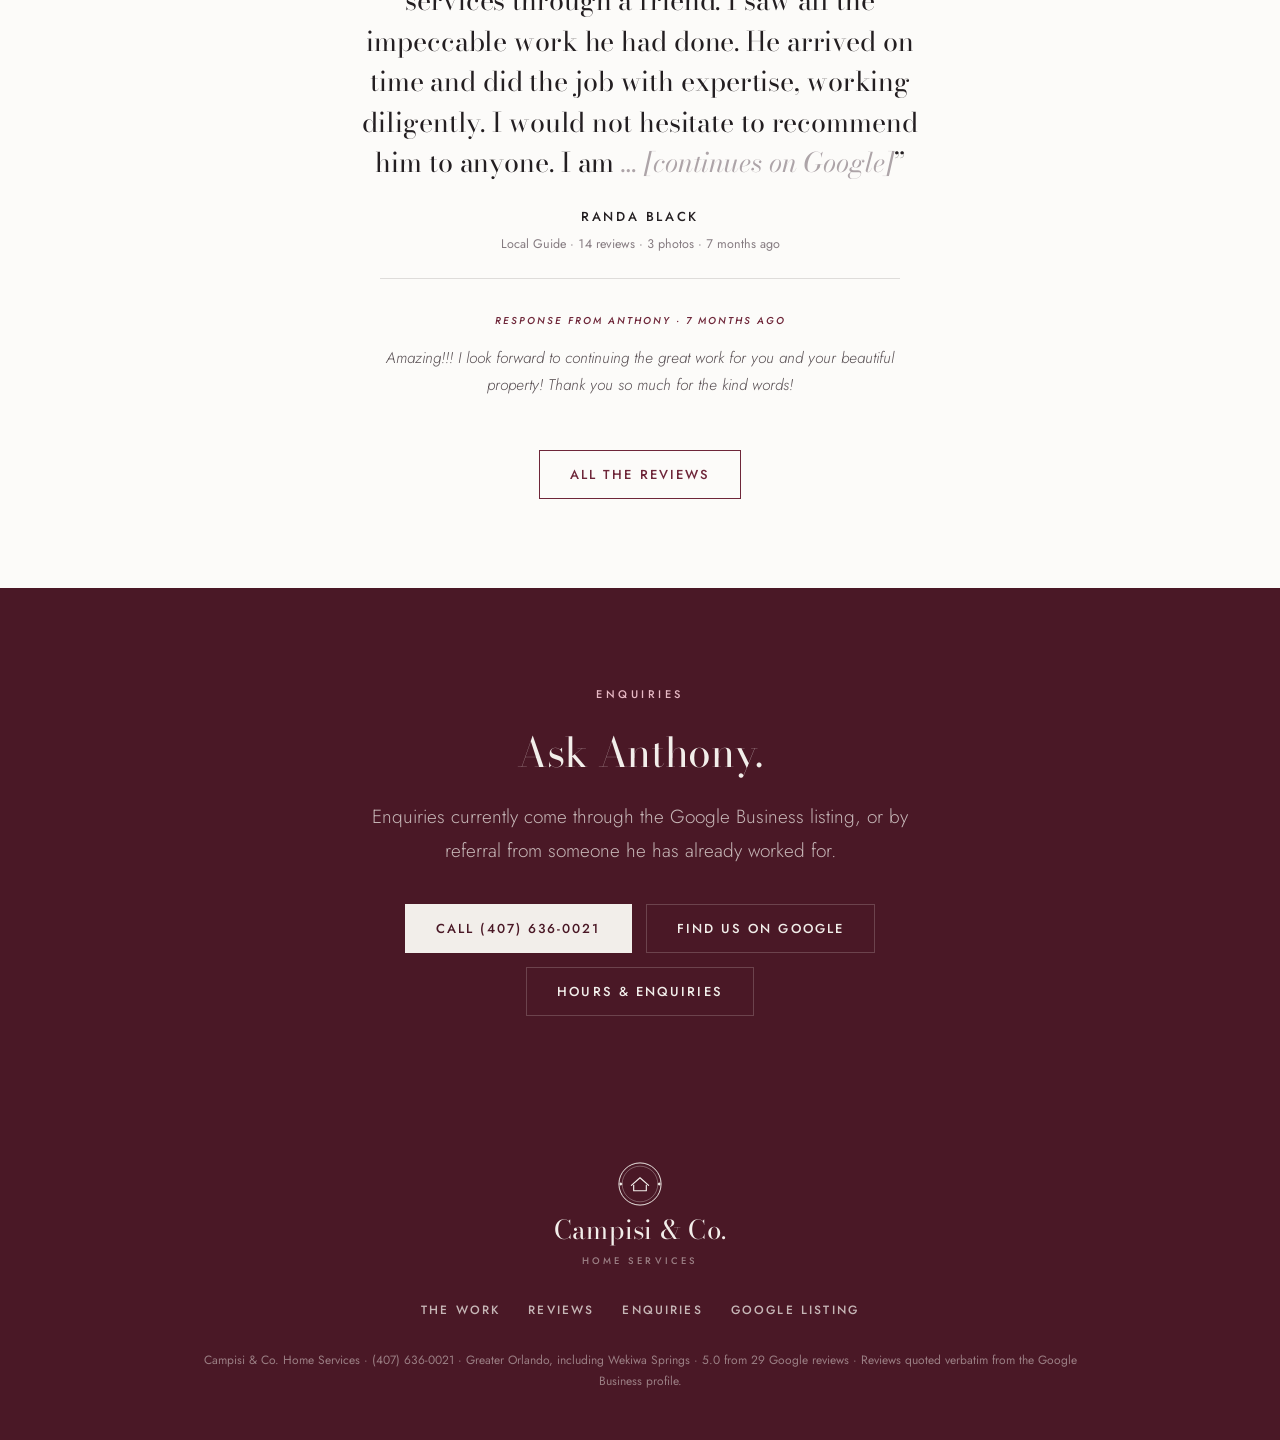
==== commit 54ebc884: "Add the phone number, service area and Anthony's own description The number was not on the Google li" ====
--- a/index.html
+++ b/index.html
@@ -4,7 +4,7 @@
 <meta charset="utf-8">
 <meta name="viewport" content="width=device-width, initial-scale=1">
 <title>Campisi &amp; Co. Home Services</title>
-<meta name="description" content="Campisi &amp; Co. Home Services — Anthony Campisi. 5.0 stars from 29 reviews, with trustworthiness the most-named quality. Home projects, fixtures, kitchens and baths.">
+<meta name="description" content="Campisi &amp; Co. Home Services — Anthony Campisi. 5.0 stars from 29 reviews, with trustworthiness the most-named quality. Home projects, fixtures, kitchens and baths. (407) 636-0021.">
 <link rel="preconnect" href="https://fonts.googleapis.com">
 <link rel="preconnect" href="https://fonts.gstatic.com" crossorigin>
 <link rel="stylesheet" href="https://fonts.googleapis.com/css2?family=Bodoni+Moda:ital,opsz,wght@0,6..96,400;0,6..96,500;1,6..96,400&family=Jost:wght@300;400;500&display=swap">
@@ -44,7 +44,7 @@
       <p class="lede" style="margin-top: 28px">Anthony Campisi does the work inside a house that has to be done properly and quietly — fixtures, mirrors, kitchens, bathrooms and the list that never gets finished. Almost everyone here arrived by referral.</p>
       <div class="rule-mark" style="margin-top: 38px"><i></i></div>
       <div class="btn-row" style="margin-top: 38px">
-        <a class="btn btn-claret" href="https://www.google.com/search?q=Campisi+%26+Co.+Home+Services" target="_blank" rel="noopener">Find us on Google</a>
+        <a class="btn btn-claret" href="tel:+14076360021">Call (407) 636-0021</a>
         <a class="btn btn-line" href="reviews.html">Read the reviews</a>
       </div>
     </div>
@@ -68,6 +68,15 @@
   </section>
 
   <hr class="thin">
+ . 
+  <section class="section">
+    <div class="hold centre">
+      <span class="kick">In his own words</span>
+      <p class="h-section" style="margin-top: 22px">“Campisi &amp; Co. is a local home service company that provides your home the love and care it deserves! I can do a little bit of everything! <em>No job is too small!</em>”</p>
+      <p class="fine" style="margin-top: 24px">Anthony Campisi, from the Yelp listing</p>
+      <div class="rule-mark" style="margin-top: 34px"><i></i></div>
+    </div>
+  </section>
 
   <section class="band section">
     <div class="hold">
@@ -128,9 +137,9 @@
         </li>
         <li>
           <div>
-            <h3>Exterior</h3>
-            <p>Also a photo category on the listing. Confirm the outdoor scope directly — the reviews describe interior work in detail and exterior only by implication.</p>
-            <p class="src">Listing photo categories</p>
+            <h3>Repairs, installations &amp; maintenance</h3>
+            <p>His own description is "I can do a little bit of everything! No job is too small!" — general household repairs, installations and maintenance across Greater Orlando. Exterior appears in the listing photos too.</p>
+            <p class="src">Yelp listing · photo categories</p>
           </div>
         </li>
       </ol>
@@ -204,7 +213,8 @@
       <h2 class="h-section" style="margin-top: 22px; color: var(--on-dark)">Ask Anthony.</h2>
       <p class="lede" style="margin-top: 24px">Enquiries currently come through the Google Business listing, or by referral from someone he has already worked for.</p>
       <div class="btn-row" style="margin-top: 36px; justify-content: center">
-        <a class="btn btn-claret" href="https://www.google.com/search?q=Campisi+%26+Co.+Home+Services" target="_blank" rel="noopener">Find us on Google</a>
+        <a class="btn btn-claret" href="tel:+14076360021">Call (407) 636-0021</a>
+        <a class="btn btn-line" href="https://www.google.com/search?q=Campisi+%26+Co.+Home+Services" target="_blank" rel="noopener">Find us on Google</a>
         <a class="btn btn-line" href="contact.html">Hours &amp; enquiries</a>
       </div>
     </div>
@@ -231,7 +241,7 @@
       <a href="contact.html">Enquiries</a>
       <a href="https://www.google.com/search?q=Campisi+%26+Co.+Home+Services" target="_blank" rel="noopener">Google listing</a>
     </nav>
-    <p class="foot-fine">Campisi &amp; Co. Home Services · 5.0 from 29 Google reviews · Reviews quoted verbatim from the Google Business profile.</p>
+    <p class="foot-fine">Campisi &amp; Co. Home Services · (407) 636-0021 · Greater Orlando, including Wekiwa Springs · 5.0 from 29 Google reviews · Reviews quoted verbatim from the Google Business profile.</p>
   </div>
 </footer>
 
